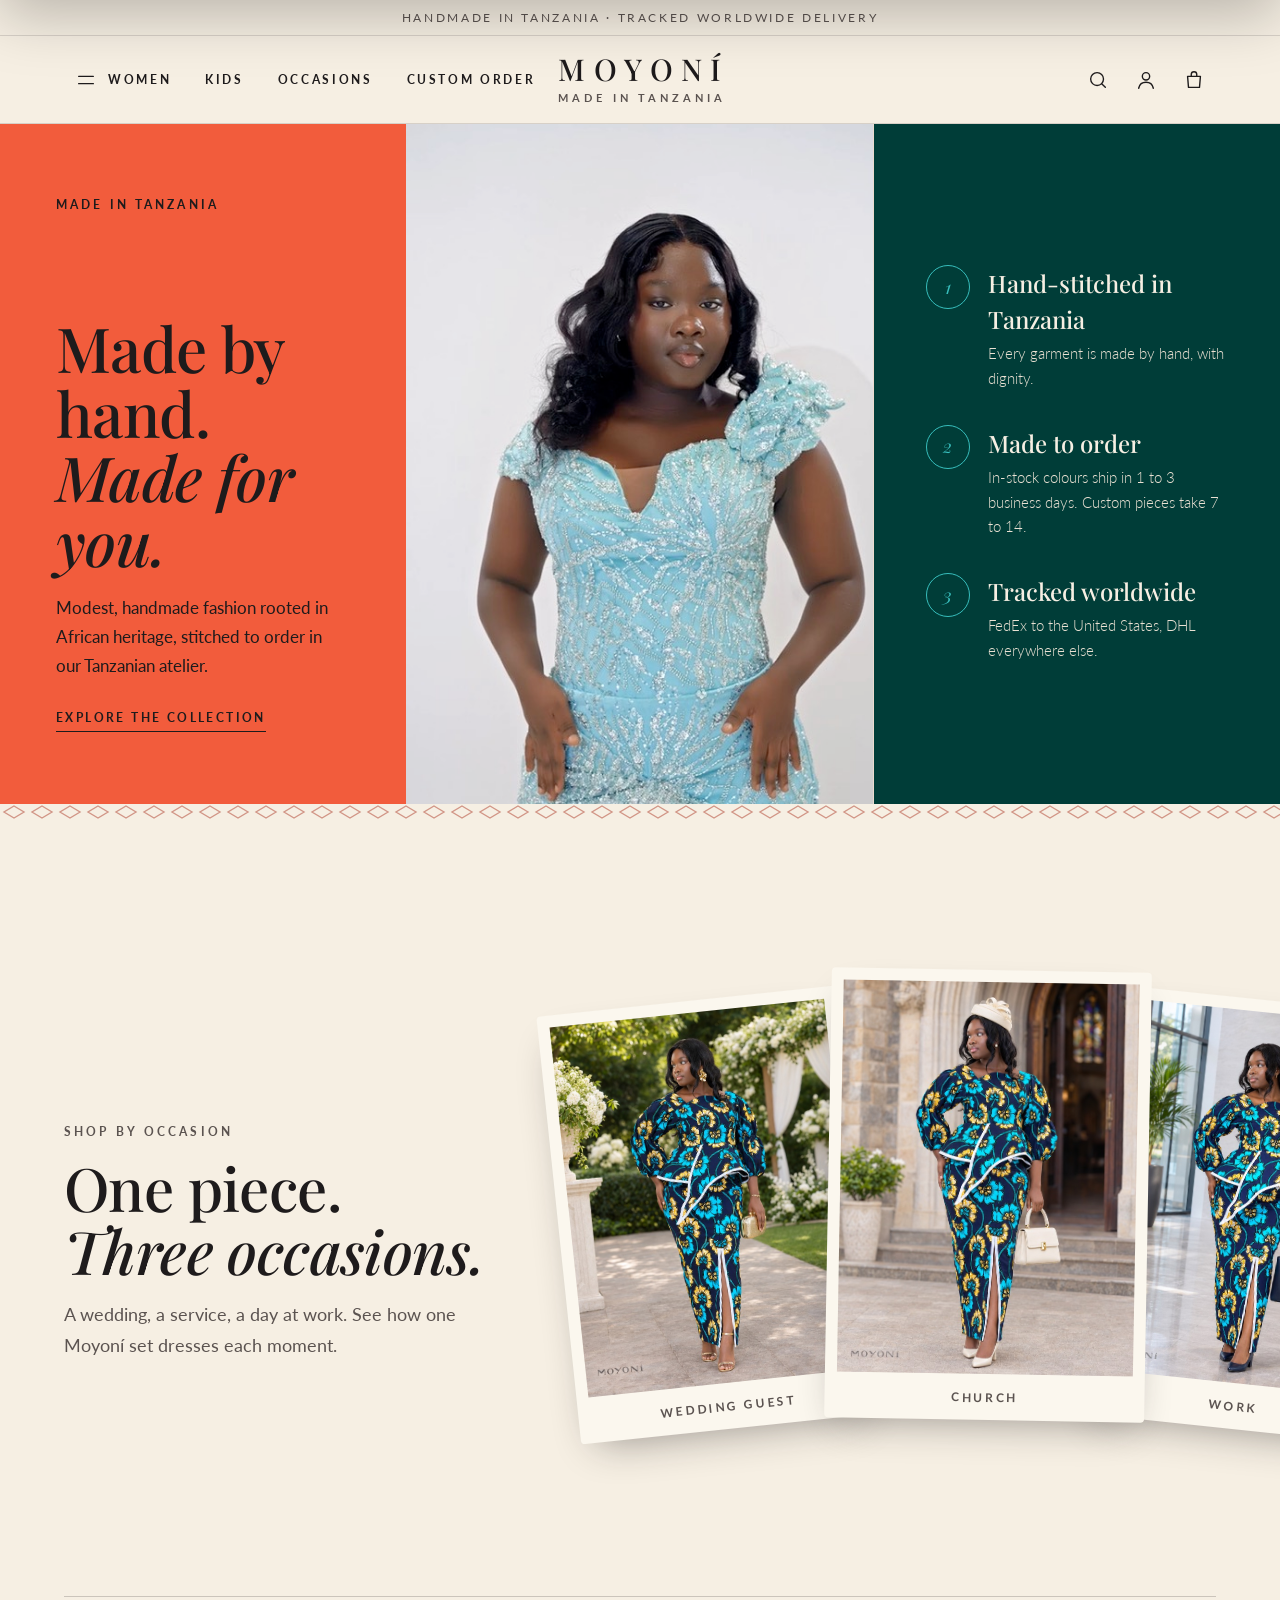
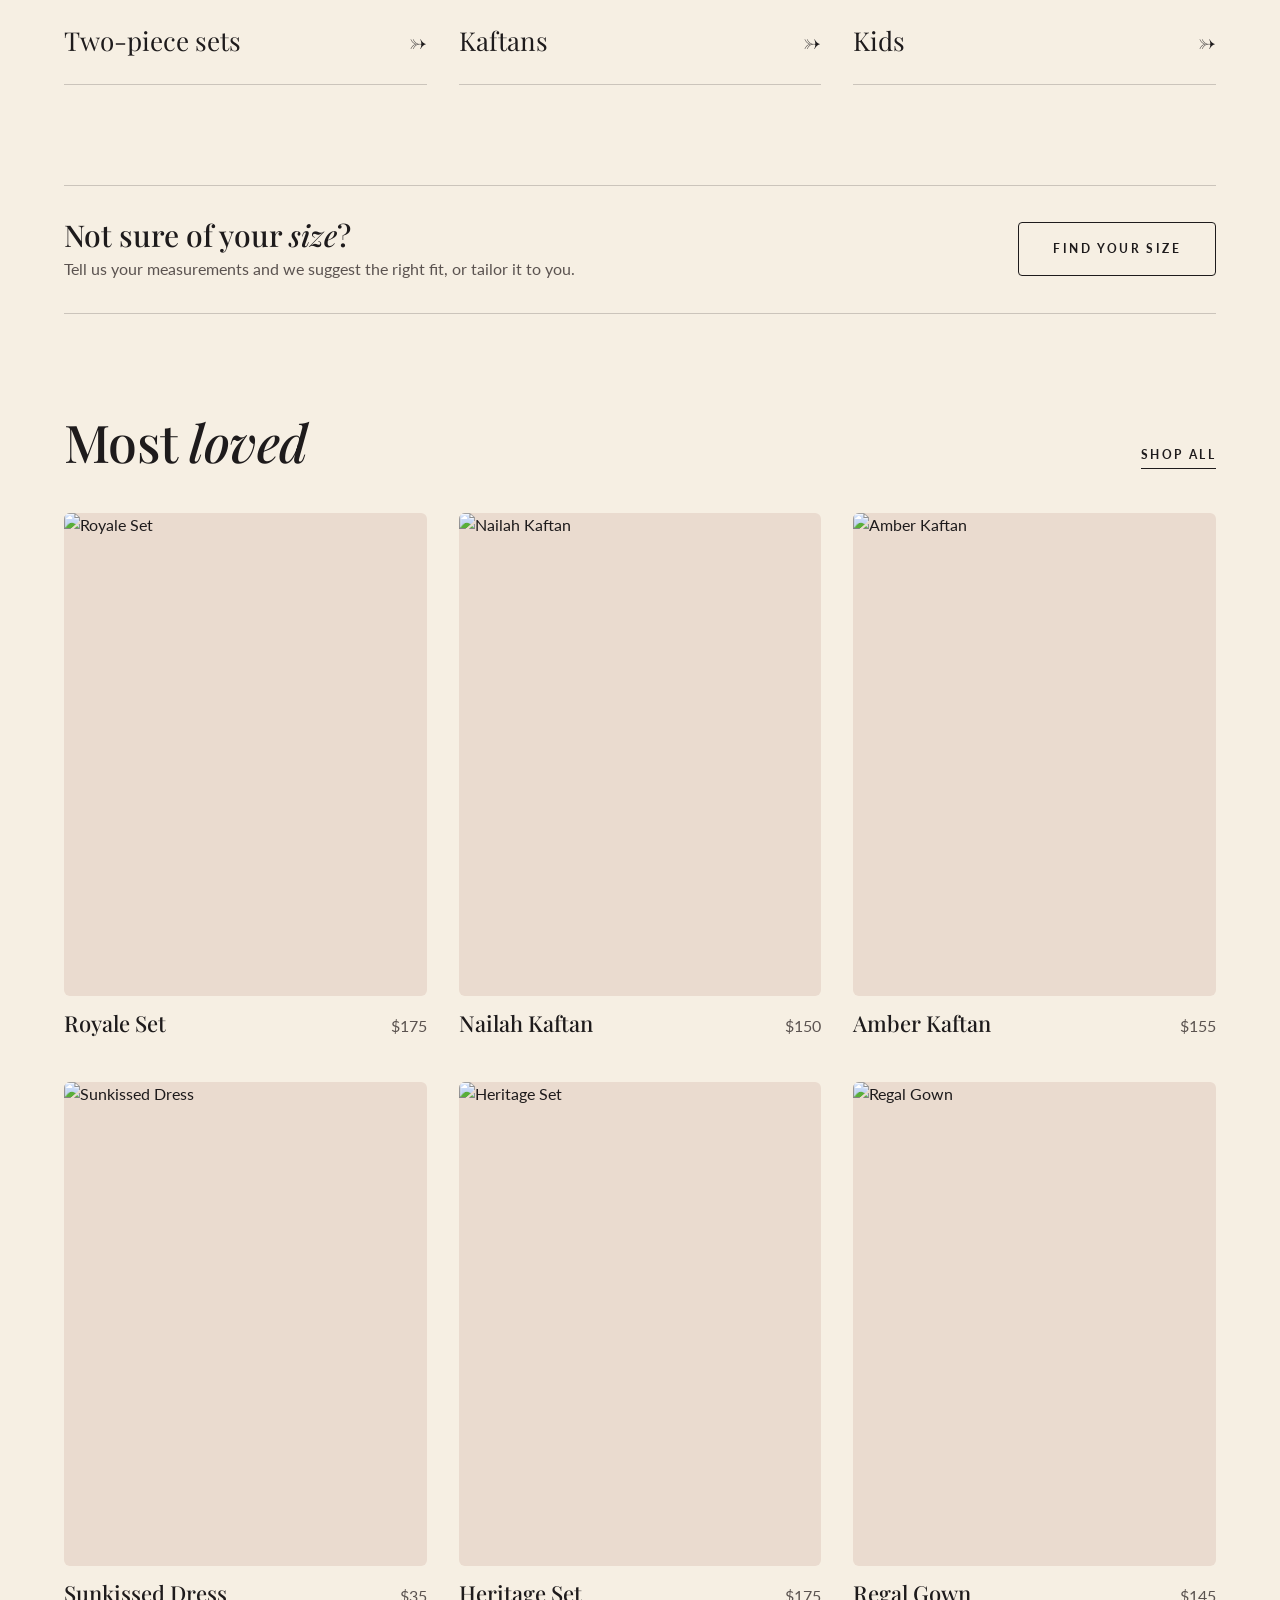
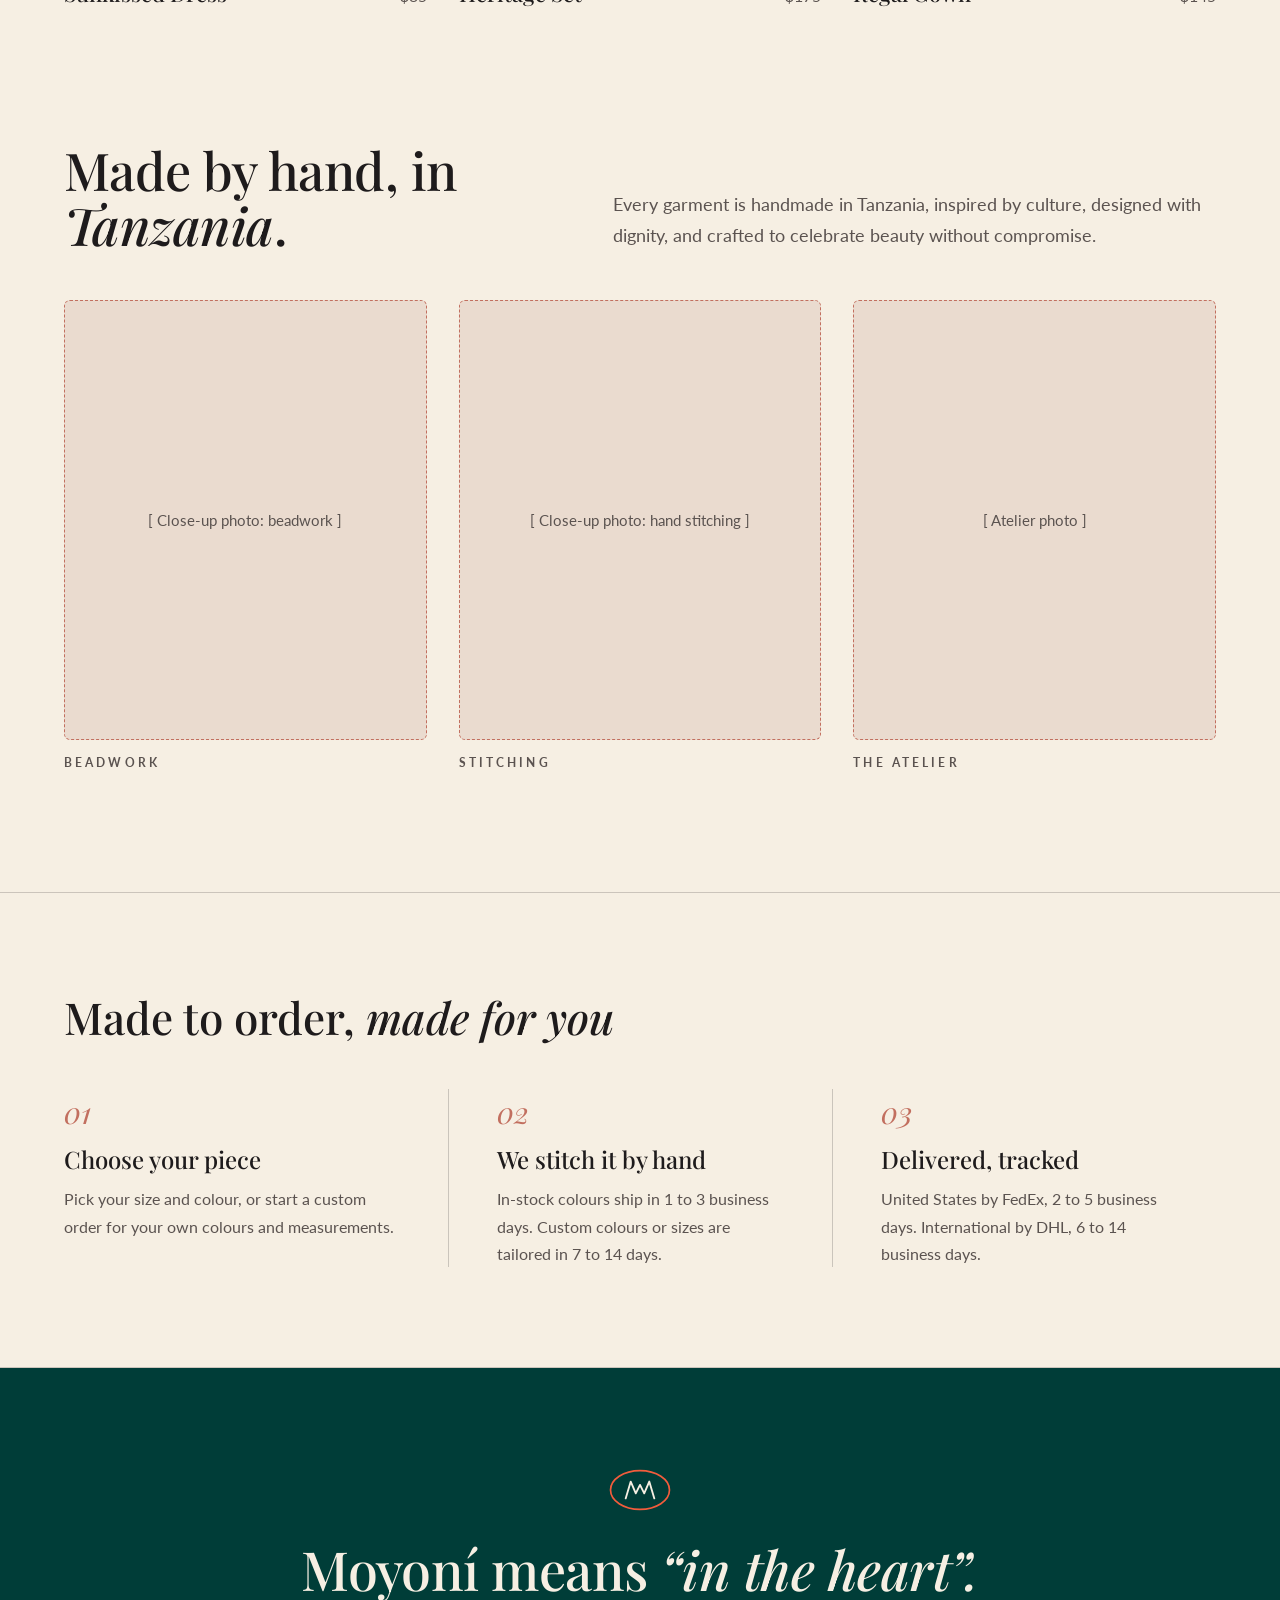
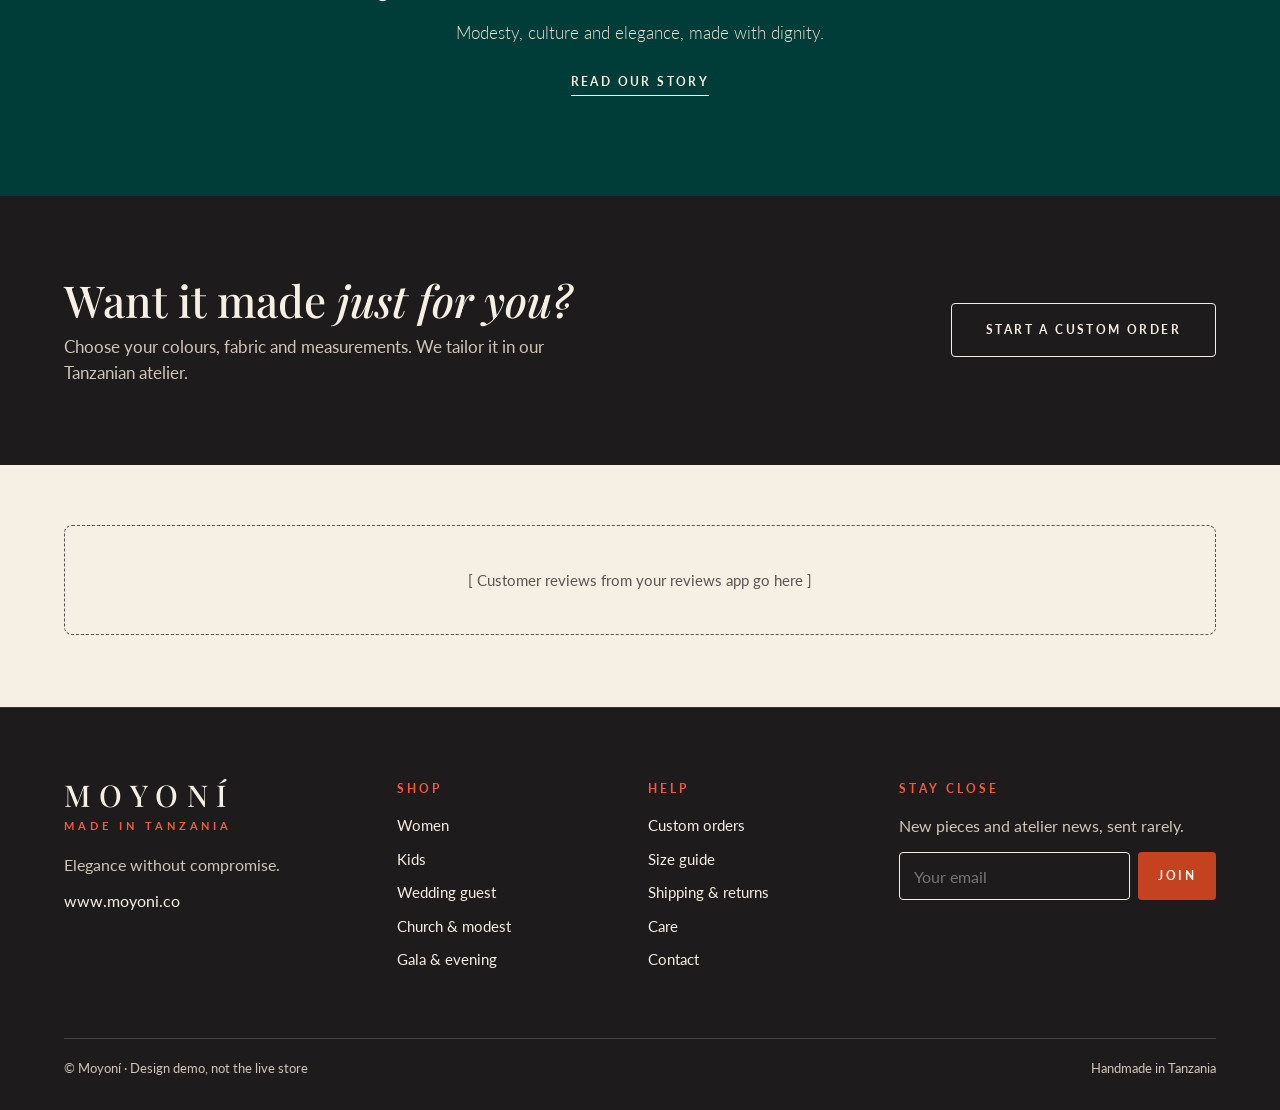
==== demo/index.html @ 2f3fccf7 "Add clickable demo: collections, product pages, cart, search and size finder Built from the real pro" ====
<!doctype html>
<html lang="en">
<head>
<meta charset="utf-8">
<meta name="viewport" content="width=device-width, initial-scale=1">
<meta name="robots" content="noindex, nofollow">
<title>Moyoní – design demo</title>
<link rel="preconnect" href="https://fonts.googleapis.com">
<link rel="stylesheet" href="https://fonts.googleapis.com/css2?family=Lato:wght@300;400;700&family=Playfair+Display:ital,wght@0,500;0,600;1,500&display=swap">
<link rel="stylesheet" href="assets/style.css">
</head>
<body data-page="home">
<div id="hdr-mount"></div>
<main>

  <section class="hero">
    <div class="hp1">
      <span class="lbl">Made in Tanzania</span>
      <div>
        <h1 class="pf">Made by hand. <em>Made for you.</em></h1>
        <p class="t">Modest, handmade fashion rooted in African heritage, stitched to order in our Tanzanian atelier.</p>
        <a class="tl" href="collection.html?c=all" style="margin-top:28px">Explore the collection</a>
      </div>
    </div>
    <div class="hp2"><video id="hv" poster="assets/hero-poster.jpg" muted loop playsinline preload="none" aria-label="Short loop of a woman in a beaded Moyoní gown"></video></div>
    <div class="hp3">
      <div class="it"><span class="num" aria-hidden="true">1</span><div><h3 class="pf">Hand-stitched in Tanzania</h3><p>Every garment is made by hand, with dignity.</p></div></div>
      <div class="it"><span class="num" aria-hidden="true">2</span><div><h3 class="pf">Made to order</h3><p>In-stock colours ship in 1 to 3 business days. Custom pieces take 7 to 14.</p></div></div>
      <div class="it"><span class="num" aria-hidden="true">3</span><div><h3 class="pf">Tracked worldwide</h3><p>FedEx to the United States, DHL everywhere else.</p></div></div>
    </div>
  </section>

  <svg class="pline" aria-hidden="true"><defs><pattern id="pp" width="28" height="16" patternUnits="userSpaceOnUse"><path d="M14 2 L24 8 L14 14 L4 8 Z" fill="none" stroke="#C26F5F" stroke-width="1.4"/></pattern></defs><rect width="100%" height="16" fill="url(#pp)" opacity=".7"/></svg>

  <section class="sec" id="occasions" style="padding-bottom:40px">
    <div class="wrap">
      <div class="collage">
        <div>
          <span class="lbl muted">Shop by occasion</span>
          <h2 class="pf">One piece. <em>Three occasions.</em></h2>
          <p class="muted" style="font-size:18px;line-height:1.75;margin-top:18px;max-width:420px">A wedding, a service, a day at work. See how one Moyoní set dresses each moment.</p>
        </div>
        <div class="fan">
          <a class="frame" href="collection.html?c=wedding-guest"><img src="assets/occasion-wedding.jpg" alt="Floral peplum set styled for a garden wedding" width="276" height="368" loading="lazy"><span>Wedding guest</span></a>
          <a class="frame" href="collection.html?c=church"><img src="assets/occasion-church.jpg" alt="The same set styled for Sunday church" width="296" height="394" loading="lazy"><span>Church</span></a>
          <a class="frame" href="collection.html?c=work"><img src="assets/occasion-work.jpg" alt="The same set styled for the office" width="276" height="368" loading="lazy"><span>Work</span></a>
        </div>
      </div>
      <div class="links3">
        <a href="collection.html?c=sets"><span>Two-piece sets</span><span aria-hidden="true">→</span></a>
        <a href="collection.html?c=kaftans"><span>Kaftans</span><span aria-hidden="true">→</span></a>
        <a href="collection.html?c=kids"><span>Kids</span><span aria-hidden="true">→</span></a>
      </div>
    </div>
  </section>

  <section class="sec tight">
    <div class="wrap">
      <div class="sizeband">
        <div><h2 class="pf">Not sure of your <em>size</em>?</h2><p class="muted" style="margin-top:4px;font-size:16px">Tell us your measurements and we suggest the right fit, or tailor it to you.</p></div>
        <button class="btn btn-o" data-open="size">Find your size</button>
      </div>
    </div>
  </section>

  <section style="padding:0 0 120px" class="mlv">
    <div class="wrap">
      <div class="sh"><h2 class="pf">Most <em>loved</em></h2><a class="tl" href="collection.html?c=all">Shop all</a></div>
      <div class="pgrid" id="loved"></div>
    </div>
  </section>

  <section style="padding:0 0 120px">
    <div class="wrap">
      <div class="collage" style="grid-template-columns:.9fr 1.1fr;align-items:end;margin-bottom:48px">
        <h2 class="pf" style="font-size:52px;line-height:1.06;font-weight:500;letter-spacing:-.01em">Made by hand, in <em>Tanzania</em>.</h2>
        <p class="muted" style="font-size:18px;line-height:1.75">Every garment is handmade in Tanzania, inspired by culture, designed with dignity, and crafted to celebrate beauty without compromise.</p>
      </div>
      <div class="grid3">
        <div><div class="phb">[ Close-up photo: beadwork ]</div><p class="lbl muted" style="margin-top:14px">Beadwork</p></div>
        <div><div class="phb">[ Close-up photo: hand stitching ]</div><p class="lbl muted" style="margin-top:14px">Stitching</p></div>
        <div><div class="phb">[ Atelier photo ]</div><p class="lbl muted" style="margin-top:14px">The atelier</p></div>
      </div>
    </div>
  </section>

  <section style="border-top:1px solid var(--hair);border-bottom:1px solid var(--hair);padding:100px 0">
    <div class="wrap">
      <h2 class="pf" style="font-size:44px;font-weight:500;line-height:1.1;margin-bottom:48px">Made to order, <em>made for you</em></h2>
      <div class="steps">
        <div><p class="n">01</p><h3 class="pf">Choose your piece</h3><p>Pick your size and colour, or start a custom order for your own colours and measurements.</p></div>
        <div><p class="n">02</p><h3 class="pf">We stitch it by hand</h3><p>In-stock colours ship in 1 to 3 business days. Custom colours or sizes are tailored in 7 to 14 days.</p></div>
        <div><p class="n">03</p><h3 class="pf">Delivered, tracked</h3><p>United States by FedEx, 2 to 5 business days. International by DHL, 6 to 14 business days.</p></div>
      </div>
    </div>
  </section>

  <section class="story">
    <svg width="64" height="44" viewBox="0 0 76 52" role="img" aria-label="Placeholder for the oval M symbol"><ellipse cx="38" cy="26" rx="35" ry="23" fill="none" stroke="#F25C3C" stroke-width="2"/><path d="M21 36 L27 16 L33 30 L38 20 L43 30 L49 16 L55 36" fill="none" stroke="#F6EFE3" stroke-width="2.2" stroke-linejoin="round" stroke-linecap="round"/></svg>
    <h2 class="pf">Moyoní means <em>“in the heart”.</em></h2>
    <p>Modesty, culture and elegance, made with dignity.</p>
    <a class="tl" href="#" data-toast="Our story page comes with the build">Read our story</a>
  </section>

  <section class="cta">
    <div class="wrap">
      <div><h2 class="pf">Want it made <em>just for you?</em></h2><p>Choose your colours, fabric and measurements. We tailor it in our Tanzanian atelier.</p></div>
      <a class="btn btn-ol" href="https://moyoni.app/order" target="_blank" rel="noopener" style="flex:0 0 auto">Start a custom order</a>
    </div>
  </section>

  <section class="sec tight" style="padding-bottom:72px"><div class="wrap"><div class="rv">[ Customer reviews from your reviews app go here ]</div></div></section>
</main>
<div id="ftr-mount"></div>
<script src="assets/data.js"></script>
<script src="assets/app.js"></script>
</body>
</html>
---- demo/assets/style.css ----
:root{--ivory:#F6EFE3;--paper:#FBF7EE;--ink:#1E1B1C;--muted:#5B5350;--ember:#F25C3C;--emberd:#C4421F;--clay:#C26F5F;--claylt:#EADBCF;--moss:#003D38;--tide:#37BDBC;--hair:rgba(30,27,28,.2);--hair2:rgba(30,27,28,.14)}
*{box-sizing:border-box}
html{scroll-behavior:smooth}
body{margin:0;background:var(--ivory);color:var(--ink);font-family:'Lato',system-ui,sans-serif;font-weight:400;line-height:1.5;-webkit-font-smoothing:antialiased}
body.lock{overflow:hidden}
h1,h2,h3,h4,p,ul,ol{margin:0;padding:0}
ul,ol{list-style:none}
a{color:inherit;text-decoration:none}
img{display:block;max-width:100%}
button{font:inherit;color:inherit;background:none;border:0;padding:0;cursor:pointer}
em{font-style:italic;font-weight:500}
.pf{font-family:'Playfair Display',Georgia,serif}
.lbl{font-size:12px;letter-spacing:.26em;text-transform:uppercase;font-weight:700}
.muted{color:var(--muted)}
.wrap{max-width:1440px;margin:0 auto;padding:0 64px}
.btn{display:inline-flex;align-items:center;justify-content:center;min-height:54px;padding:0 34px;border-radius:4px;font-weight:700;font-size:12px;letter-spacing:.2em;text-transform:uppercase;transition:background .2s,color .2s,border-color .2s;text-align:center}
.btn-p{background:var(--emberd);color:#FBF6EC}
.btn-p:hover{background:#A8381A}
.btn-o{border:1px solid var(--ink)}
.btn-o:hover{background:var(--ink);color:var(--ivory)}
.btn-ol{border:1px solid var(--ivory);color:var(--ivory)}
.btn-ol:hover{background:var(--ivory);color:var(--ink)}
.btn[disabled]{opacity:.55;cursor:not-allowed}
.tl{font-size:12px;font-weight:700;letter-spacing:.2em;text-transform:uppercase;border-bottom:1px solid currentColor;padding-bottom:4px;display:inline-block}
.tl:hover{color:var(--emberd)}
:focus-visible{outline:3px solid var(--emberd);outline-offset:2px}

/* top bar + header */
.topbar{height:36px;border-bottom:1px solid var(--hair2);display:flex;align-items:center;justify-content:center;font-size:12px;letter-spacing:.22em;text-transform:uppercase;color:var(--muted);padding:0 12px;text-align:center}
.hdr{height:88px;border-bottom:1px solid var(--hair2);background:var(--ivory);position:sticky;top:0;z-index:40}
.hdr-in{height:88px;display:grid;grid-template-columns:1fr auto 1fr;align-items:center}
.hdr-l{display:flex;align-items:center}
.nav{display:flex;gap:34px}
.nav a{font-size:12px;font-weight:700;letter-spacing:.22em;text-transform:uppercase}
.nav a:hover{color:var(--emberd)}
.hamb{display:none}
.logo{text-align:center;display:block}
.logo .pf{display:block;font-size:30px;font-weight:500;letter-spacing:.28em;padding-left:.28em;line-height:1}
.logo small{display:block;font-size:11px;font-weight:700;letter-spacing:.36em;padding-left:.36em;margin-top:6px;color:var(--muted)}
.hdr-r{display:flex;justify-content:flex-end;align-items:center;gap:4px}
.icon-btn{width:44px;height:44px;display:inline-flex;align-items:center;justify-content:center;position:relative}
.icon-btn svg{width:22px;height:22px;fill:none;stroke:var(--ink);stroke-width:1.5;stroke-linecap:round;stroke-linejoin:round}
.badge{position:absolute;right:2px;top:4px;min-width:18px;height:18px;border-radius:9px;background:var(--emberd);color:#fff;font-size:11px;font-weight:700;display:none;align-items:center;justify-content:center;padding:0 4px}
.badge.on{display:flex}

/* panels */
#bd{position:fixed;inset:0;background:rgba(30,27,28,.55);opacity:0;pointer-events:none;transition:opacity .25s;z-index:90}
#bd.on{opacity:1;pointer-events:auto}
.drawer{position:fixed;top:0;bottom:0;width:min(440px,100%);background:var(--ivory);z-index:100;display:flex;flex-direction:column;transition:transform .3s cubic-bezier(.22,1,.36,1)}
#p-cart{right:0;transform:translateX(105%)}
#p-menu{left:0;transform:translateX(-105%)}
.drawer.open{transform:none}
.dh{display:flex;justify-content:space-between;align-items:center;padding:18px 22px;border-bottom:1px solid var(--hair2)}
.dh h2{font-size:26px;font-weight:500}
.db{flex:1;overflow:auto;padding:8px 22px}
.df{padding:18px 22px 24px;border-top:1px solid var(--hair2);background:var(--paper)}
.mlinks a{display:flex;justify-content:space-between;align-items:center;min-height:60px;border-bottom:1px solid var(--hair);font-family:'Playfair Display',serif;font-size:24px}
.mlinks a.sub{font-family:'Lato',sans-serif;font-size:15px;padding-left:16px;min-height:48px;color:var(--muted)}
.ci{display:grid;grid-template-columns:82px 1fr;gap:14px;padding:16px 0;border-bottom:1px solid var(--hair2)}
.ci img{width:82px;height:104px;object-fit:cover;border-radius:4px}
.ci h3{font-size:18px;font-weight:500;line-height:1.2}
.ci .vt{font-size:13px;color:var(--muted)}
.qty{display:inline-flex;align-items:center;border:1px solid var(--ink);border-radius:4px;height:40px}
.qty button{width:38px;height:38px;font-size:18px}
.qty span{min-width:26px;text-align:center;font-weight:700;font-size:14px}
.crow{display:flex;justify-content:space-between;font-size:15px;margin-bottom:6px}
.crow.tot{font-size:18px;font-weight:700;margin-top:10px}
.cnote{font-size:13px;color:var(--muted);margin:8px 0 14px}
.empty{padding:50px 0;text-align:center;color:var(--muted)}
#p-search{position:fixed;left:0;right:0;top:0;background:var(--ivory);z-index:100;transform:translateY(-105%);transition:transform .3s cubic-bezier(.22,1,.36,1);max-height:88vh;overflow:auto;box-shadow:0 20px 60px rgba(0,0,0,.25)}
#p-search.open{transform:none}
.sq{display:flex;align-items:center;gap:12px;border-bottom:1px solid var(--ink);padding:22px 0 14px}
.sq input{flex:1;border:0;background:none;font-family:'Playfair Display',serif;font-size:30px;outline:none;min-width:0;color:var(--ink)}
.sr{padding:10px 0 24px}
.sr a{display:grid;grid-template-columns:56px 1fr auto;gap:14px;align-items:center;padding:10px 0;border-bottom:1px solid var(--hair2)}
.sr img{width:56px;height:70px;object-fit:cover;border-radius:4px}
.modal{position:fixed;left:50%;top:50%;transform:translate(-50%,-48%);width:min(680px,calc(100% - 24px));max-height:calc(100vh - 24px);overflow:auto;background:var(--ivory);border-radius:8px;z-index:110;opacity:0;pointer-events:none;transition:opacity .25s,transform .25s;padding:40px 44px 36px}
.modal.open{opacity:1;pointer-events:auto;transform:translate(-50%,-50%)}
.modal .x{position:absolute;right:14px;top:12px}
#toast{position:fixed;left:50%;bottom:22px;transform:translate(-50%,40px);background:var(--ink);color:var(--ivory);padding:14px 22px;border-radius:99px;font-size:14px;z-index:200;opacity:0;pointer-events:none;transition:opacity .25s,transform .25s;max-width:calc(100% - 24px);text-align:center}
#toast.on{opacity:1;transform:translate(-50%,0)}

/* size finder */
.tabs{display:flex;gap:26px;border-bottom:1px solid var(--hair);margin-top:20px;overflow-x:auto}
.tabs button{font-size:12px;font-weight:700;letter-spacing:.2em;text-transform:uppercase;padding:14px 0;color:var(--muted);border-bottom:2px solid transparent;white-space:nowrap}
.tabs button.on{color:var(--ink);border-bottom-color:var(--ink)}
.tp{display:none;padding-top:20px}.tp.on{display:block}
.fgrid{display:grid;grid-template-columns:1fr 130px;gap:26px;align-items:center}
.srow{display:flex;justify-content:space-between;align-items:baseline}
.srow label{font-size:11px;font-weight:700;letter-spacing:.22em;text-transform:uppercase;color:var(--muted)}
.srow b{font-family:'Playfair Display',serif;font-size:22px;font-weight:500}
input[type=range]{-webkit-appearance:none;appearance:none;width:100%;height:44px;margin:0;padding:0;background-color:transparent;outline:none;cursor:pointer}
input[type=range]::-webkit-slider-thumb{-webkit-appearance:none;appearance:none;width:28px;height:28px;border-radius:50%;background:var(--paper);border:2px solid var(--ink);box-shadow:0 2px 8px rgba(0,0,0,.22)}
input[type=range]::-moz-range-thumb{width:24px;height:24px;border-radius:50%;background:var(--paper);border:2px solid var(--ink)}
.res{margin-top:16px;background:var(--paper);border:1px solid var(--hair);border-radius:8px;padding:18px 22px;display:flex;gap:20px;align-items:center}
.res .circ{flex:0 0 88px;height:88px;border-radius:50%;border:1px solid var(--clay);display:flex;flex-direction:column;align-items:center;justify-content:center}
.res .circ small{font-size:10px;letter-spacing:.2em;text-transform:uppercase;font-weight:700;color:var(--muted)}
.res .circ b{font-family:'Playfair Display',serif;font-weight:500;line-height:1;font-size:42px}
.res .circ b.sm{font-size:19px}
.res h3{font-size:21px;font-weight:500}
table{border-collapse:collapse;width:100%}
th{font-size:11px;font-weight:700;letter-spacing:.2em;text-transform:uppercase;color:var(--muted);text-align:left;padding:12px 12px;border-bottom:1px solid var(--ink)}
td{padding:14px 12px;font-size:17px;border-bottom:1px solid var(--hair2)}
tbody th{font-family:'Playfair Display',serif;font-size:20px;font-weight:500;letter-spacing:0;text-transform:none;color:var(--ink);border-bottom:1px solid var(--hair2)}
tr.hit td,tr.hit th{background:var(--claylt)}
.mlist{display:flex;flex-direction:column;gap:12px;font-size:15px;color:var(--muted)}
.mlist li{display:flex;gap:14px}.mlist li b.n{font-family:'Playfair Display',serif;font-style:italic;font-size:18px;color:var(--clay);flex:0 0 20px}

/* hero */
.hero{display:grid;grid-template-columns:1fr 1.15fr 1fr;min-height:680px}
.hp1{background:var(--ember);padding:72px 56px;display:flex;flex-direction:column;justify-content:space-between;gap:40px}
.hp1 h1{font-size:62px;line-height:1.04;font-weight:500;letter-spacing:-.01em}
.hp1 p.t{font-size:17px;line-height:1.7;margin-top:20px;max-width:360px}
.hp2{position:relative;background:var(--claylt);overflow:hidden;min-height:420px}
.hp2 video{position:absolute;inset:0;width:100%;height:100%;object-fit:cover;object-position:center top}
.hp3{background:var(--moss);color:var(--ivory);padding:72px 52px;display:flex;flex-direction:column;justify-content:center;gap:34px}
.hp3 .it{display:flex;gap:18px;align-items:flex-start}
.hp3 .num{flex:0 0 44px;height:44px;border-radius:50%;border:1px solid var(--tide);display:flex;align-items:center;justify-content:center;color:var(--tide);font-family:'Playfair Display',serif;font-style:italic;font-size:18px}
.hp3 h3{font-size:24px;font-weight:500}
.hp3 p{font-size:15px;line-height:1.65;font-weight:300;color:#E9E1D3;margin-top:4px}
.pline{display:block;width:100%;height:16px}

/* sections */
.sec{padding:120px 0}
.sec.tight{padding:60px 0 100px}
.sh{display:flex;justify-content:space-between;align-items:flex-end;margin-bottom:44px;gap:20px}
.sh h2{font-size:52px;font-weight:500;line-height:1.06;letter-spacing:-.01em}
.collage{display:grid;grid-template-columns:.8fr 1.2fr;gap:56px;align-items:center}
.collage h2{font-size:60px;line-height:1.04;font-weight:500;letter-spacing:-.01em;margin-top:14px}
.fan{position:relative;height:600px}
.frame{position:absolute;background:var(--paper);padding:12px 12px 46px;border-radius:4px;box-shadow:0 18px 40px -18px rgba(30,27,28,.45);width:300px;height:430px;top:60px;transition:transform 1s cubic-bezier(.22,1,.36,1),left 1s cubic-bezier(.22,1,.36,1)}
.frame img{width:100%;height:100%;object-fit:cover;object-position:center top}
.frame span{position:absolute;left:0;right:0;bottom:13px;text-align:center;font-size:12px;letter-spacing:.22em;text-transform:uppercase;font-weight:700;color:var(--muted)}
.frame:nth-child(1){left:150px;transform:rotate(0)}
.frame:nth-child(2){left:150px;transform:rotate(0);z-index:2;top:30px;width:320px;height:450px}
.frame:nth-child(3){left:150px;transform:rotate(0)}
.fan.in .frame:nth-child(1){left:0;transform:rotate(-6deg)}
.fan.in .frame:nth-child(2){left:270px;transform:rotate(1deg)}
.fan.in .frame:nth-child(3){left:545px;transform:rotate(6deg)}
.sizeband{border-top:1px solid var(--hair);border-bottom:1px solid var(--hair);padding:32px 0;display:flex;justify-content:space-between;align-items:center;gap:32px}
.sizeband h2{font-size:30px;font-weight:500;line-height:1.15}
.grid3{display:grid;grid-template-columns:repeat(3,minmax(0,1fr));gap:32px}
.grid4{display:grid;grid-template-columns:repeat(4,minmax(0,1fr));gap:28px}
.pgrid{display:grid;grid-template-columns:repeat(3,minmax(0,1fr));gap:44px 32px}
.occ img{width:100%;height:540px;object-fit:cover;object-position:center top;border-radius:6px}
.occ h3{font-size:28px;font-weight:500;margin-top:18px}
.links3{display:grid;grid-template-columns:repeat(3,minmax(0,1fr));gap:32px;margin-top:56px;border-top:1px solid var(--hair)}
.links3 a{padding:24px 0;border-bottom:1px solid var(--hair);display:flex;justify-content:space-between;align-items:center;font-family:'Playfair Display',serif;font-size:26px}
.links3 a:hover{color:var(--emberd)}
.card{display:block;position:relative}
.card .ph{position:relative;aspect-ratio:3/4;overflow:hidden;border-radius:6px;background:var(--claylt)}
.card .ph img{position:absolute;inset:0;width:100%;height:100%;object-fit:cover;object-position:center top;transition:opacity .45s}
.card .ph img.alt{opacity:0}
.card:hover .ph img.alt{opacity:1}
.card .so{position:absolute;left:12px;top:12px;background:var(--paper);border:1px solid var(--muted);color:var(--muted);font-size:11px;letter-spacing:.14em;text-transform:uppercase;font-weight:700;padding:4px 10px;border-radius:3px}
.card .nm{display:flex;justify-content:space-between;align-items:baseline;gap:12px;margin-top:14px}
.card h3{font-size:22px;font-weight:500;line-height:1.2}
.card .pr{font-size:16px;color:var(--muted);white-space:nowrap}
.phb{height:440px;border-radius:6px;background:var(--claylt);border:1px dashed var(--clay);display:flex;align-items:center;justify-content:center;text-align:center;padding:24px;color:var(--muted);font-size:15px}
.steps{display:grid;grid-template-columns:repeat(3,minmax(0,1fr))}
.steps>div{padding:0 48px}.steps>div:first-child{padding-left:0}.steps>div+div{border-left:1px solid var(--hair)}
.steps .n{font-family:'Playfair Display',serif;font-style:italic;color:var(--clay);font-size:30px;line-height:1}
.steps h3{font-size:24px;font-weight:500;margin-top:14px}
.steps p{font-size:16px;line-height:1.7;color:var(--muted);margin-top:8px}
.story{background:var(--moss);color:var(--ivory);text-align:center;padding:100px 20px}
.story h2{font-size:54px;font-weight:500;line-height:1.08;letter-spacing:-.01em;margin:22px 0}
.story p{font-size:17px;font-weight:300;color:#E9E1D3;max-width:560px;margin:0 auto 22px}
.cta{background:var(--ink);color:var(--ivory)}
.cta .wrap{display:flex;align-items:center;justify-content:space-between;gap:40px;padding-top:80px;padding-bottom:80px}
.cta h2{font-size:44px;font-weight:500;line-height:1.1}
.cta p{font-size:17px;color:#CFC6B8;margin-top:10px;max-width:540px}
.rv{border:1px dashed var(--muted);border-radius:8px;height:110px;display:flex;align-items:center;justify-content:center;color:var(--muted);font-size:15px;text-align:center;padding:0 16px}

/* footer */
.ftr{background:var(--ink);color:var(--ivory);padding:72px 0 32px;border-top:1px solid rgba(246,239,227,.12)}
.fg{display:grid;grid-template-columns:1.4fr 1fr 1fr 1.2fr;gap:48px}
.ftr .pf.lg{font-size:30px;font-weight:500;letter-spacing:.28em;line-height:1;display:block}
.ftr li{margin-bottom:11px;font-size:15px}
.ftr li a:hover{color:var(--ember)}
.ftr .lbl{color:var(--ember);margin-bottom:16px}
.ftr .nl{display:flex;gap:8px;margin-top:14px}
.ftr input{flex:1;min-width:0;height:48px;border-radius:4px;border:1px solid var(--ivory);background:transparent;color:var(--ivory);font:16px 'Lato',sans-serif;padding:0 14px}
.ftr .bot{border-top:1px solid rgba(246,239,227,.2);margin-top:56px;padding-top:20px;display:flex;justify-content:space-between;font-size:13px;color:#CFC6B8}

/* collection + product */
.chead{padding:64px 0 36px}
.chead h1{font-size:64px;font-weight:500;line-height:1.04;letter-spacing:-.01em;margin-top:10px}
.cbar{display:flex;justify-content:space-between;align-items:center;gap:16px;border-top:1px solid var(--hair);border-bottom:1px solid var(--hair);padding:14px 0;margin-bottom:40px;font-size:14px;color:var(--muted)}
select{height:48px;border:1px solid var(--ink);border-radius:4px;background:transparent;font:16px 'Lato',sans-serif;padding:0 14px;color:var(--ink)}
.coll-grid{display:grid;grid-template-columns:repeat(4,minmax(0,1fr));gap:44px 28px;padding-bottom:120px}
.crumb{font-size:13px;color:var(--muted);display:flex;gap:10px;padding:22px 0 26px;flex-wrap:wrap}
.crumb a:hover{color:var(--emberd)}
.pdp{display:grid;grid-template-columns:1.1fr 1fr;gap:88px;align-items:start;padding-bottom:96px}
.gal{display:grid;grid-template-columns:76px 1fr;gap:16px;align-items:start}
.thumbs{display:flex;flex-direction:column;gap:12px}
.thumbs button{width:76px;height:96px;border:1px solid transparent;border-radius:4px;overflow:hidden;opacity:.65}
.thumbs button.on{border-color:var(--ink);opacity:1}
.thumbs img{width:76px;height:96px;object-fit:cover;object-position:center top}
.main-ph{position:relative;aspect-ratio:3/4;border-radius:6px;overflow:hidden;background:var(--claylt)}
.main-ph img{width:100%;height:100%;object-fit:cover;object-position:center top}
.ctl{margin:56px 0 0 92px;border-top:0}
.ctl h2{font-size:30px;font-weight:500;letter-spacing:-.01em}
.ctl .cg{display:grid;grid-template-columns:repeat(3,minmax(0,1fr));gap:20px;margin-top:20px}
.ctl .card h3{font-size:19px}
.pinfo{display:flex;flex-direction:column;gap:26px;padding-top:8px;position:sticky;top:110px}
.pinfo h1{font-size:58px;font-weight:500;line-height:1.03;letter-spacing:-.01em;margin-top:-10px}
.price{font-family:'Playfair Display',serif;font-size:30px;font-weight:500}
.pills{display:flex;flex-wrap:wrap;gap:10px}
.pill{min-height:46px;padding:0 18px;border:1px solid var(--ink);border-radius:4px;font-size:14px;font-weight:700;letter-spacing:.06em;text-transform:capitalize;background:transparent}
.pill.on{background:var(--ink);color:var(--ivory)}
.pill.off{opacity:.45;text-decoration:line-through}
.olbl{display:flex;justify-content:space-between;align-items:baseline;margin-bottom:10px;font-size:11px;font-weight:700;letter-spacing:.22em;text-transform:uppercase;color:var(--muted)}
.olbl a,.olbl button{color:var(--ink);letter-spacing:.06em;text-transform:none;font-size:13px;text-decoration:underline;text-underline-offset:4px;font-weight:700}
.buyrow{display:flex;gap:12px}
.buyrow .qty{height:56px;flex:0 0 132px;justify-content:space-between;padding:0 6px}
.buyrow .qty button{width:42px;height:44px;font-size:20px}
.buyrow .btn{flex:1;min-height:56px}
.note-i{font-family:'Playfair Display',serif;font-size:20px;font-style:italic;line-height:1.55}
.ship{border-top:1px solid var(--hair)}
.ship div{display:flex;justify-content:space-between;gap:16px;padding:16px 0;font-size:15px;border-bottom:1px solid var(--hair)}
.ship small{display:block;color:var(--muted);font-size:14px}
.ship b.e{color:var(--moss);text-align:right}
details{border-top:1px solid var(--hair)}
details:last-of-type{border-bottom:1px solid var(--hair)}
summary{cursor:pointer;list-style:none;display:flex;justify-content:space-between;align-items:center;min-height:58px;font-weight:700;font-size:12px;letter-spacing:.22em;text-transform:uppercase}
summary::-webkit-details-marker{display:none}
summary::after{content:'+';font-size:20px;font-weight:400}
details[open] summary::after{content:'−'}
.dbody{font-size:16px;line-height:1.75;color:var(--muted);padding-bottom:20px}
.dbody h4{font-family:'Playfair Display',serif;font-size:20px;font-weight:500;color:var(--ink);margin:16px 0 6px}
.dbody ul{list-style:disc;padding-left:20px}
.dbody p{margin-bottom:10px}
.stick{display:none}
.soon{padding:60px 0 140px;text-align:center;max-width:560px;margin:0 auto}
.soon p{color:var(--muted);font-size:18px;line-height:1.7;margin:14px 0 26px}

/* responsive */
@media(max-width:1100px){
  .wrap{padding:0 28px}
  .hero{grid-template-columns:1fr 1fr}
  .hp1{grid-column:1/3;min-height:auto;padding:56px 28px}
  .hp2{grid-column:1}.hp3{grid-column:2;padding:48px 28px}
  .coll-grid,.grid4{grid-template-columns:repeat(3,minmax(0,1fr))}
  .pdp{gap:48px}
  .fg{grid-template-columns:1fr 1fr}
}
@media(max-width:860px){
  .wrap{padding:0 20px}
  .topbar{font-size:11px;letter-spacing:.16em}
  .hdr,.hdr-in{height:64px}
  .hdr-in{grid-template-columns:56px 1fr 112px}
  .nav{display:none}.hamb{display:inline-flex}
  .logo .pf{font-size:24px;letter-spacing:.24em;padding-left:.24em}
  .logo small{font-size:10px;margin-top:4px;letter-spacing:.3em}
  .hero{display:block}
  .hp1{padding:44px 20px}.hp1 h1{font-size:46px}
  .hp2{height:560px}.hp3{padding:44px 20px}
  .sec{padding:72px 0}.sec.tight{padding:40px 0 64px}
  .sh h2{font-size:38px}.sh{margin-bottom:28px}
  .collage{grid-template-columns:1fr;gap:36px}.collage h2{font-size:44px}
  .fan{height:auto;display:flex;gap:16px;overflow-x:auto;padding:10px 20px 30px;margin:0 -20px;scroll-snap-type:x mandatory}
  .frame,.frame:nth-child(n){position:relative;left:auto!important;top:auto;flex:0 0 250px;width:250px;height:340px;scroll-snap-align:start;transform:none!important}
  .fan.in .frame:nth-child(n){transform:none!important}
  .sizeband{flex-direction:column;align-items:flex-start}
  .grid3,.pgrid{grid-template-columns:1fr}
  .grid4,.coll-grid{grid-template-columns:repeat(2,minmax(0,1fr));gap:28px 14px}
  .pgrid{grid-template-columns:repeat(2,minmax(0,1fr));gap:28px 14px}
  .occ img{height:420px}
  .links3{grid-template-columns:1fr;gap:0;margin-top:36px}
  .steps{grid-template-columns:1fr}.steps>div,.steps>div:first-child{padding:20px 0;border-left:0;border-top:1px solid var(--hair)}
  .story h2{font-size:38px}
  .cta .wrap{flex-direction:column;align-items:flex-start;padding-top:56px;padding-bottom:56px}.cta h2{font-size:34px}
  .fg{grid-template-columns:1fr 1fr;gap:32px 20px}.fg>div:first-child,.fg>div:last-child{grid-column:1/3}
  .ftr .bot{flex-direction:column;gap:6px}
  .chead{padding:36px 0 24px}.chead h1{font-size:44px}
  .pdp{grid-template-columns:1fr;gap:28px;padding-bottom:64px}
  .gal{grid-template-columns:1fr}.thumbs{flex-direction:row;order:2;overflow-x:auto}
  .main-ph{border-radius:0;margin:0 -20px}
  .pinfo{position:static}.pinfo h1{font-size:44px}
  .ctl{margin:36px 0 0}.ctl .cg{gap:12px}
  .modal{padding:30px 20px 26px;top:auto;bottom:0;left:0;width:100%;transform:translateY(40px);border-radius:18px 18px 0 0;max-height:92vh}
  .modal.open{transform:none}
  .fgrid{grid-template-columns:1fr 86px;gap:16px}
  .stick{position:fixed;left:0;right:0;bottom:0;background:var(--paper);border-top:1px solid var(--hair);padding:10px 16px;display:flex;gap:14px;align-items:center;z-index:50;transform:translateY(110%);transition:transform .3s}
  .stick.on{transform:none}
  .stick .btn{flex:1;min-height:50px}
  .stick .pf{font-size:22px;font-weight:500}
}
@media(prefers-reduced-motion:reduce){*{transition:none!important;animation:none!important;scroll-behavior:auto!important}.fan .frame{transition:none}}
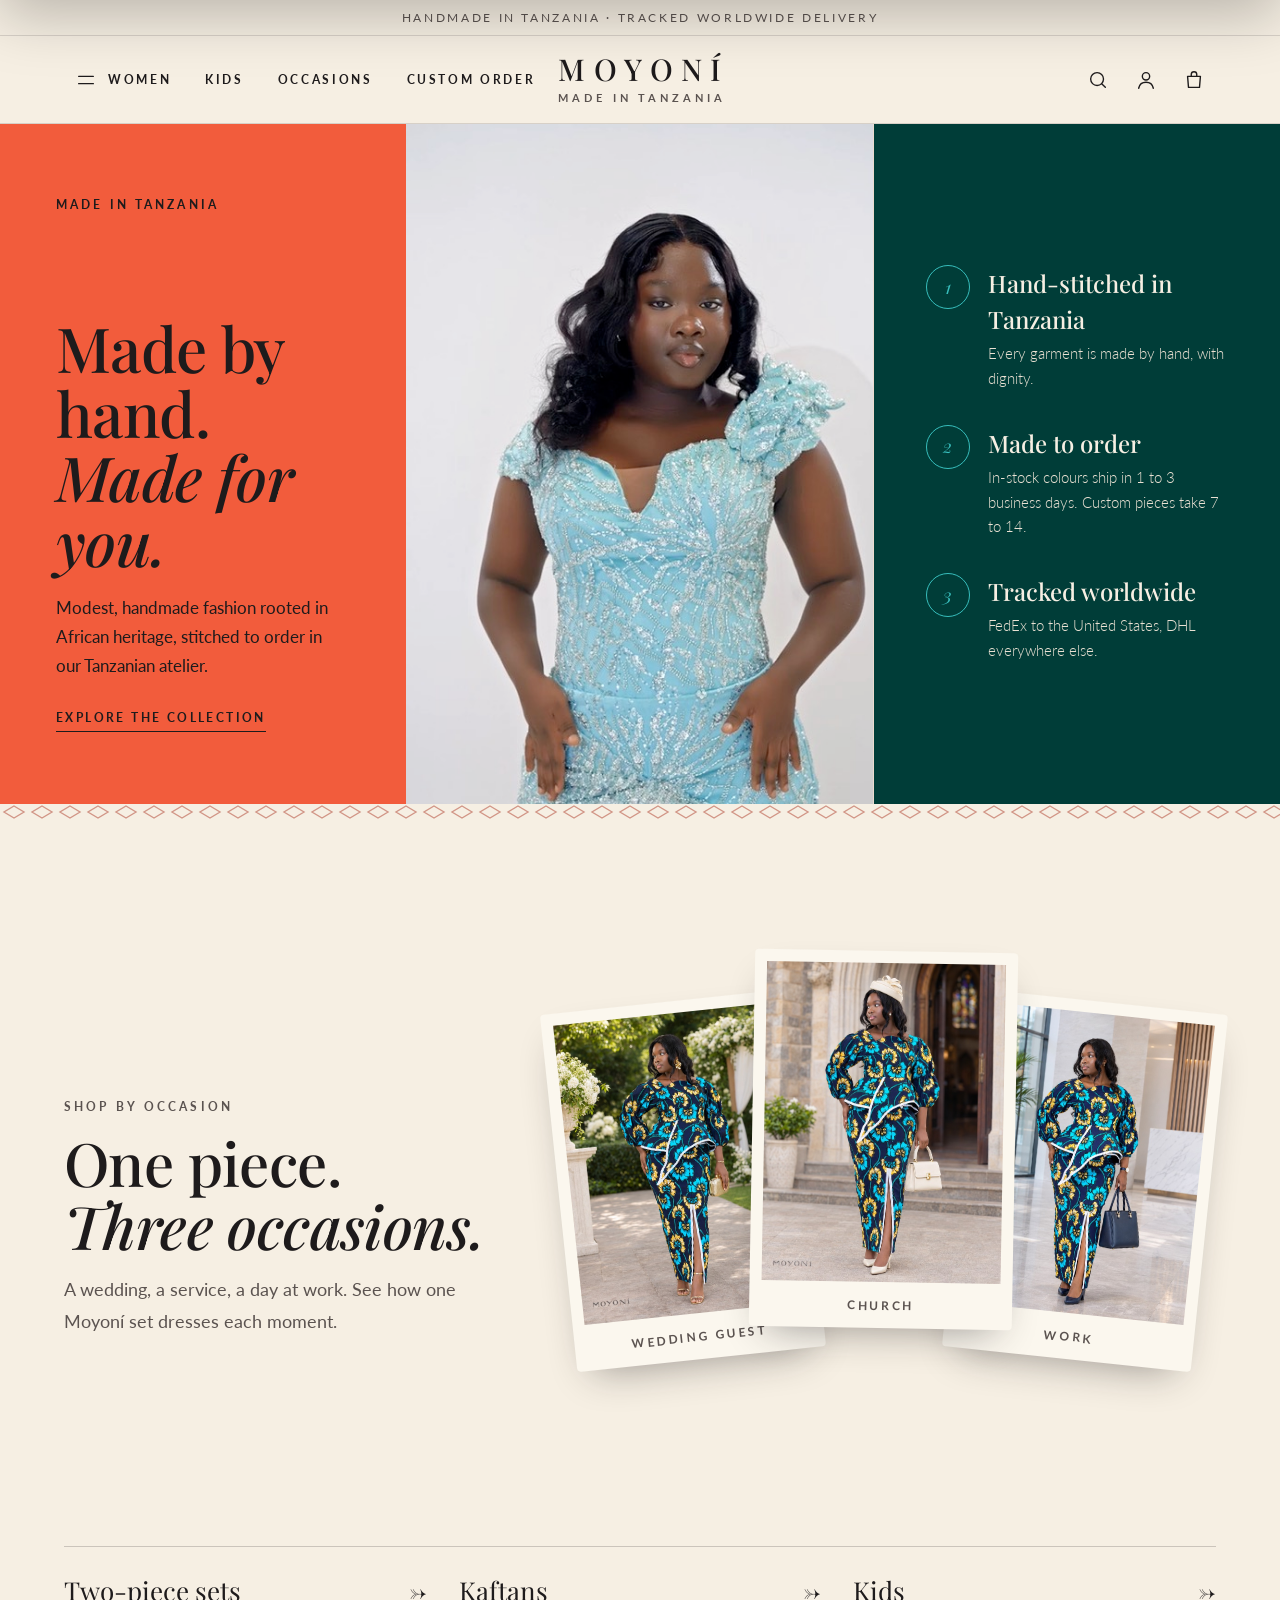
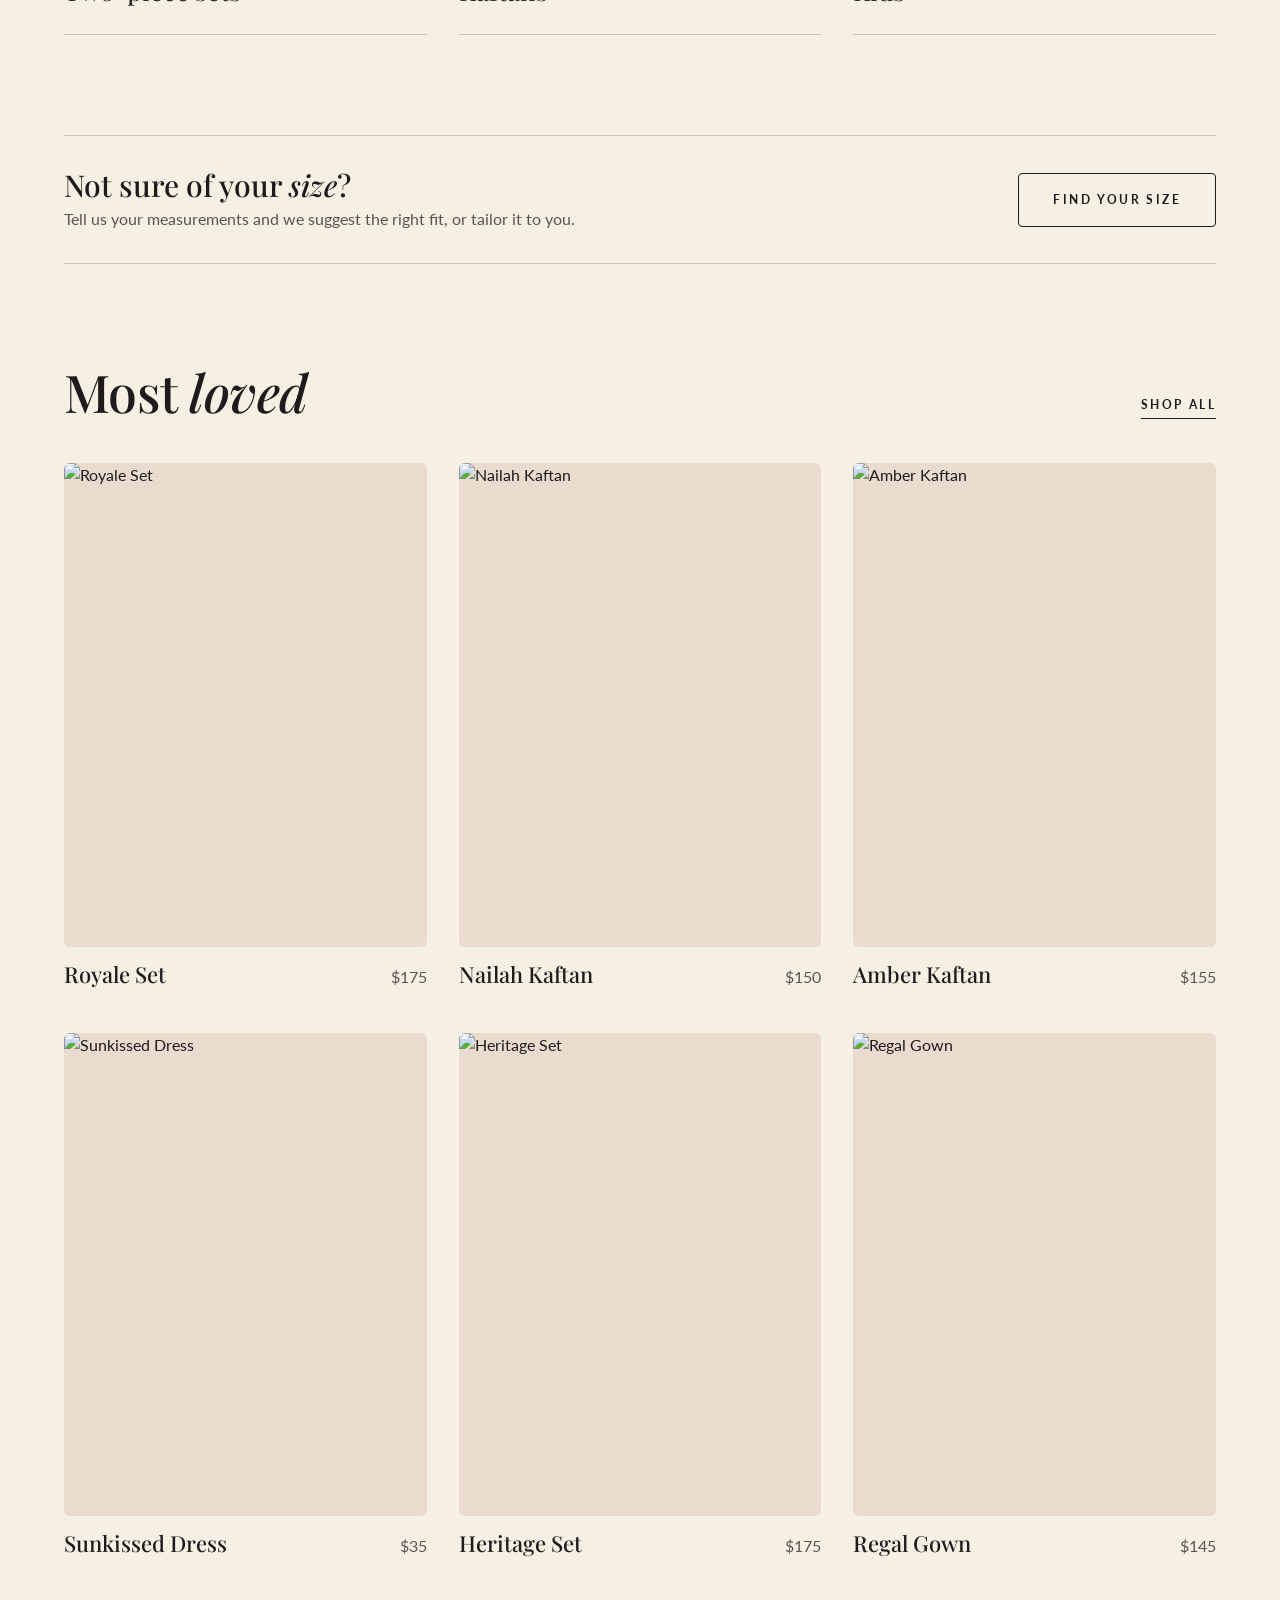
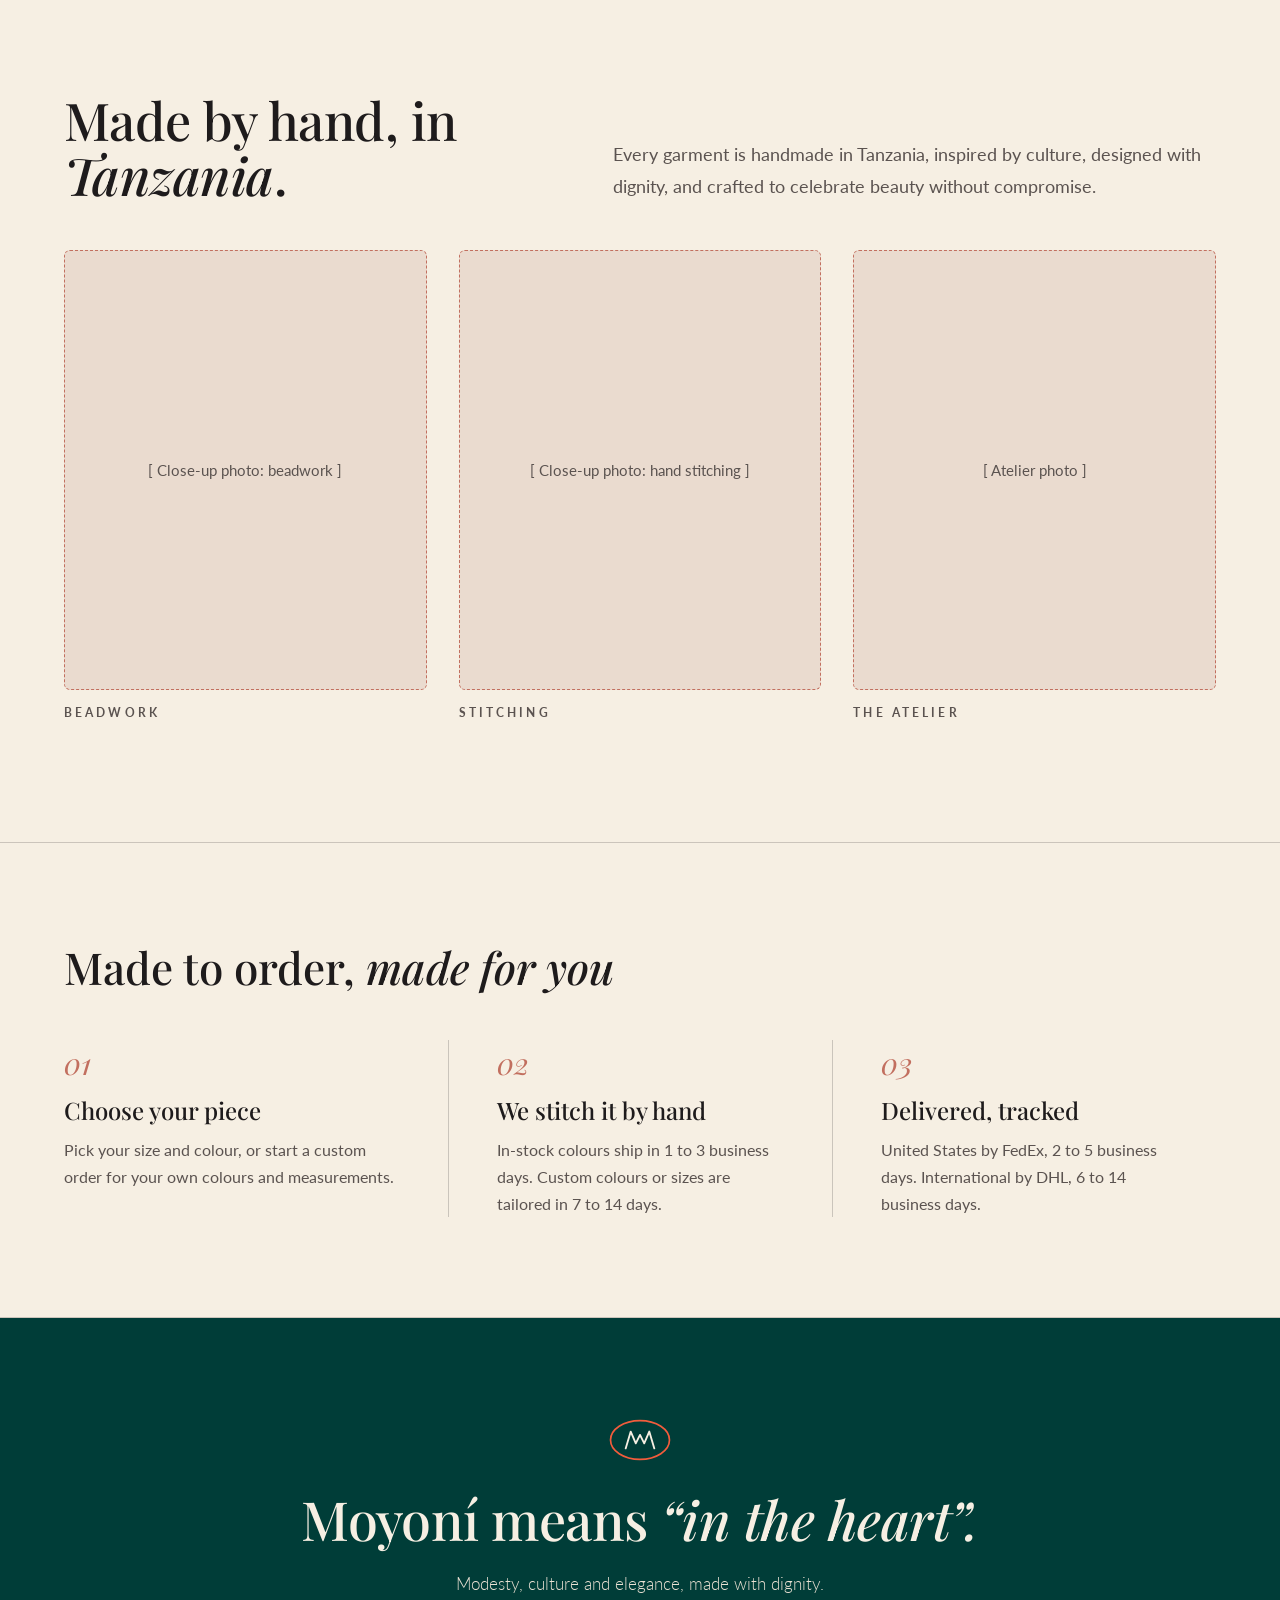
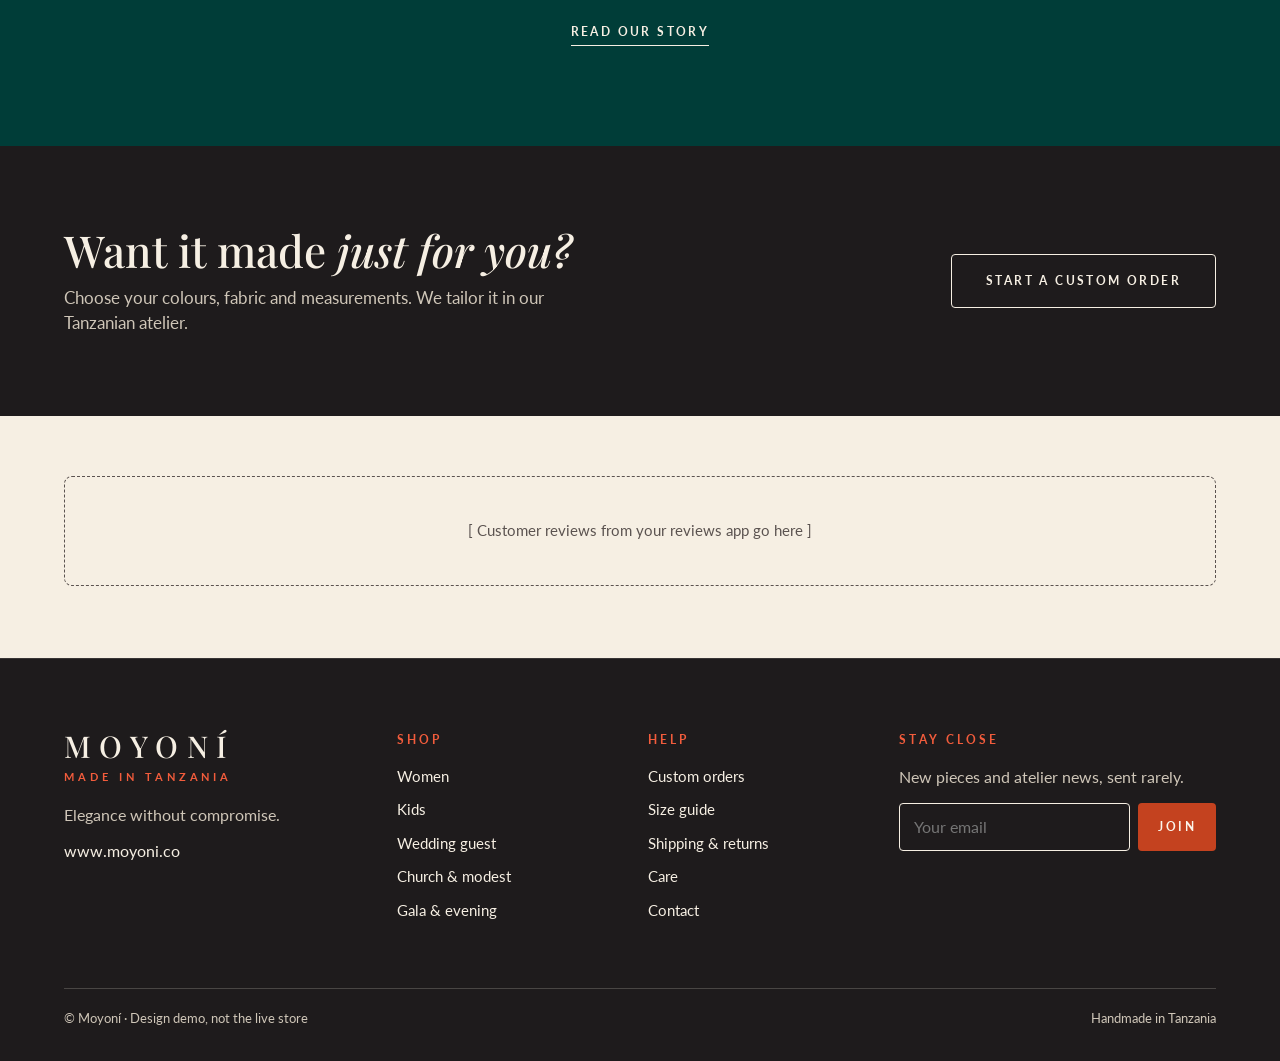
==== commit 9775428a: "Demo: keep the occasion photos inside the page width Co-Authored-By: Claude Sonnet 5.5 <noreply@anth" ====
--- a/demo/index.html
+++ b/demo/index.html
@@ -7,7 +7,7 @@
 <title>Moyoní – design demo</title>
 <link rel="preconnect" href="https://fonts.googleapis.com">
 <link rel="stylesheet" href="https://fonts.googleapis.com/css2?family=Lato:wght@300;400;700&family=Playfair+Display:ital,wght@0,500;0,600;1,500&display=swap">
-<link rel="stylesheet" href="assets/style.css">
+<link rel="stylesheet" href="assets/style.css?v=1793660068">
 </head>
 <body data-page="home">
 <div id="hdr-mount"></div>
@@ -112,7 +112,7 @@
   <section class="sec tight" style="padding-bottom:72px"><div class="wrap"><div class="rv">[ Customer reviews from your reviews app go here ]</div></div></section>
 </main>
 <div id="ftr-mount"></div>
-<script src="assets/data.js"></script>
-<script src="assets/app.js"></script>
+<script src="assets/data.js?v=1793660068"></script>
+<script src="assets/app.js?v=1793660068"></script>
 </body>
 </html>
--- a/demo/assets/style.css
+++ b/demo/assets/style.css
@@ -127,16 +127,16 @@
 .sh h2{font-size:52px;font-weight:500;line-height:1.06;letter-spacing:-.01em}
 .collage{display:grid;grid-template-columns:.8fr 1.2fr;gap:56px;align-items:center}
 .collage h2{font-size:60px;line-height:1.04;font-weight:500;letter-spacing:-.01em;margin-top:14px}
-.fan{position:relative;height:600px}
-.frame{position:absolute;background:var(--paper);padding:12px 12px 46px;border-radius:4px;box-shadow:0 18px 40px -18px rgba(30,27,28,.45);width:300px;height:430px;top:60px;transition:transform 1s cubic-bezier(.22,1,.36,1),left 1s cubic-bezier(.22,1,.36,1)}
-.frame img{width:100%;height:100%;object-fit:cover;object-position:center top}
+.fan{position:relative;height:clamp(440px,43vw,610px)}
+.frame{position:absolute;background:var(--paper);padding:12px 12px 46px;border-radius:4px;box-shadow:0 18px 40px -18px rgba(30,27,28,.45);width:38%;top:11%;transition:transform 1s cubic-bezier(.22,1,.36,1),left 1s cubic-bezier(.22,1,.36,1)}
+.frame img{width:100%;aspect-ratio:3/4;height:auto;object-fit:cover;object-position:center top}
 .frame span{position:absolute;left:0;right:0;bottom:13px;text-align:center;font-size:12px;letter-spacing:.22em;text-transform:uppercase;font-weight:700;color:var(--muted)}
-.frame:nth-child(1){left:150px;transform:rotate(0)}
-.frame:nth-child(2){left:150px;transform:rotate(0);z-index:2;top:30px;width:320px;height:450px}
-.frame:nth-child(3){left:150px;transform:rotate(0)}
+.frame:nth-child(1){left:31%;transform:rotate(0)}
+.frame:nth-child(2){left:31%;transform:rotate(0);z-index:2;top:2%;width:40%}
+.frame:nth-child(3){left:31%;transform:rotate(0)}
 .fan.in .frame:nth-child(1){left:0;transform:rotate(-6deg)}
-.fan.in .frame:nth-child(2){left:270px;transform:rotate(1deg)}
-.fan.in .frame:nth-child(3){left:545px;transform:rotate(6deg)}
+.fan.in .frame:nth-child(2){left:29.5%;transform:rotate(1deg)}
+.fan.in .frame:nth-child(3){left:61%;transform:rotate(6deg)}
 .sizeband{border-top:1px solid var(--hair);border-bottom:1px solid var(--hair);padding:32px 0;display:flex;justify-content:space-between;align-items:center;gap:32px}
 .sizeband h2{font-size:30px;font-weight:500;line-height:1.15}
 .grid3{display:grid;grid-template-columns:repeat(3,minmax(0,1fr));gap:32px}
@@ -259,7 +259,7 @@
   .sh h2{font-size:38px}.sh{margin-bottom:28px}
   .collage{grid-template-columns:1fr;gap:36px}.collage h2{font-size:44px}
   .fan{height:auto;display:flex;gap:16px;overflow-x:auto;padding:10px 20px 30px;margin:0 -20px;scroll-snap-type:x mandatory}
-  .frame,.frame:nth-child(n){position:relative;left:auto!important;top:auto;flex:0 0 250px;width:250px;height:340px;scroll-snap-align:start;transform:none!important}
+  .frame,.frame:nth-child(n){position:relative;left:auto!important;top:auto!important;flex:0 0 250px;width:250px!important;scroll-snap-align:start;transform:none!important}
   .fan.in .frame:nth-child(n){transform:none!important}
   .sizeband{flex-direction:column;align-items:flex-start}
   .grid3,.pgrid{grid-template-columns:1fr}
